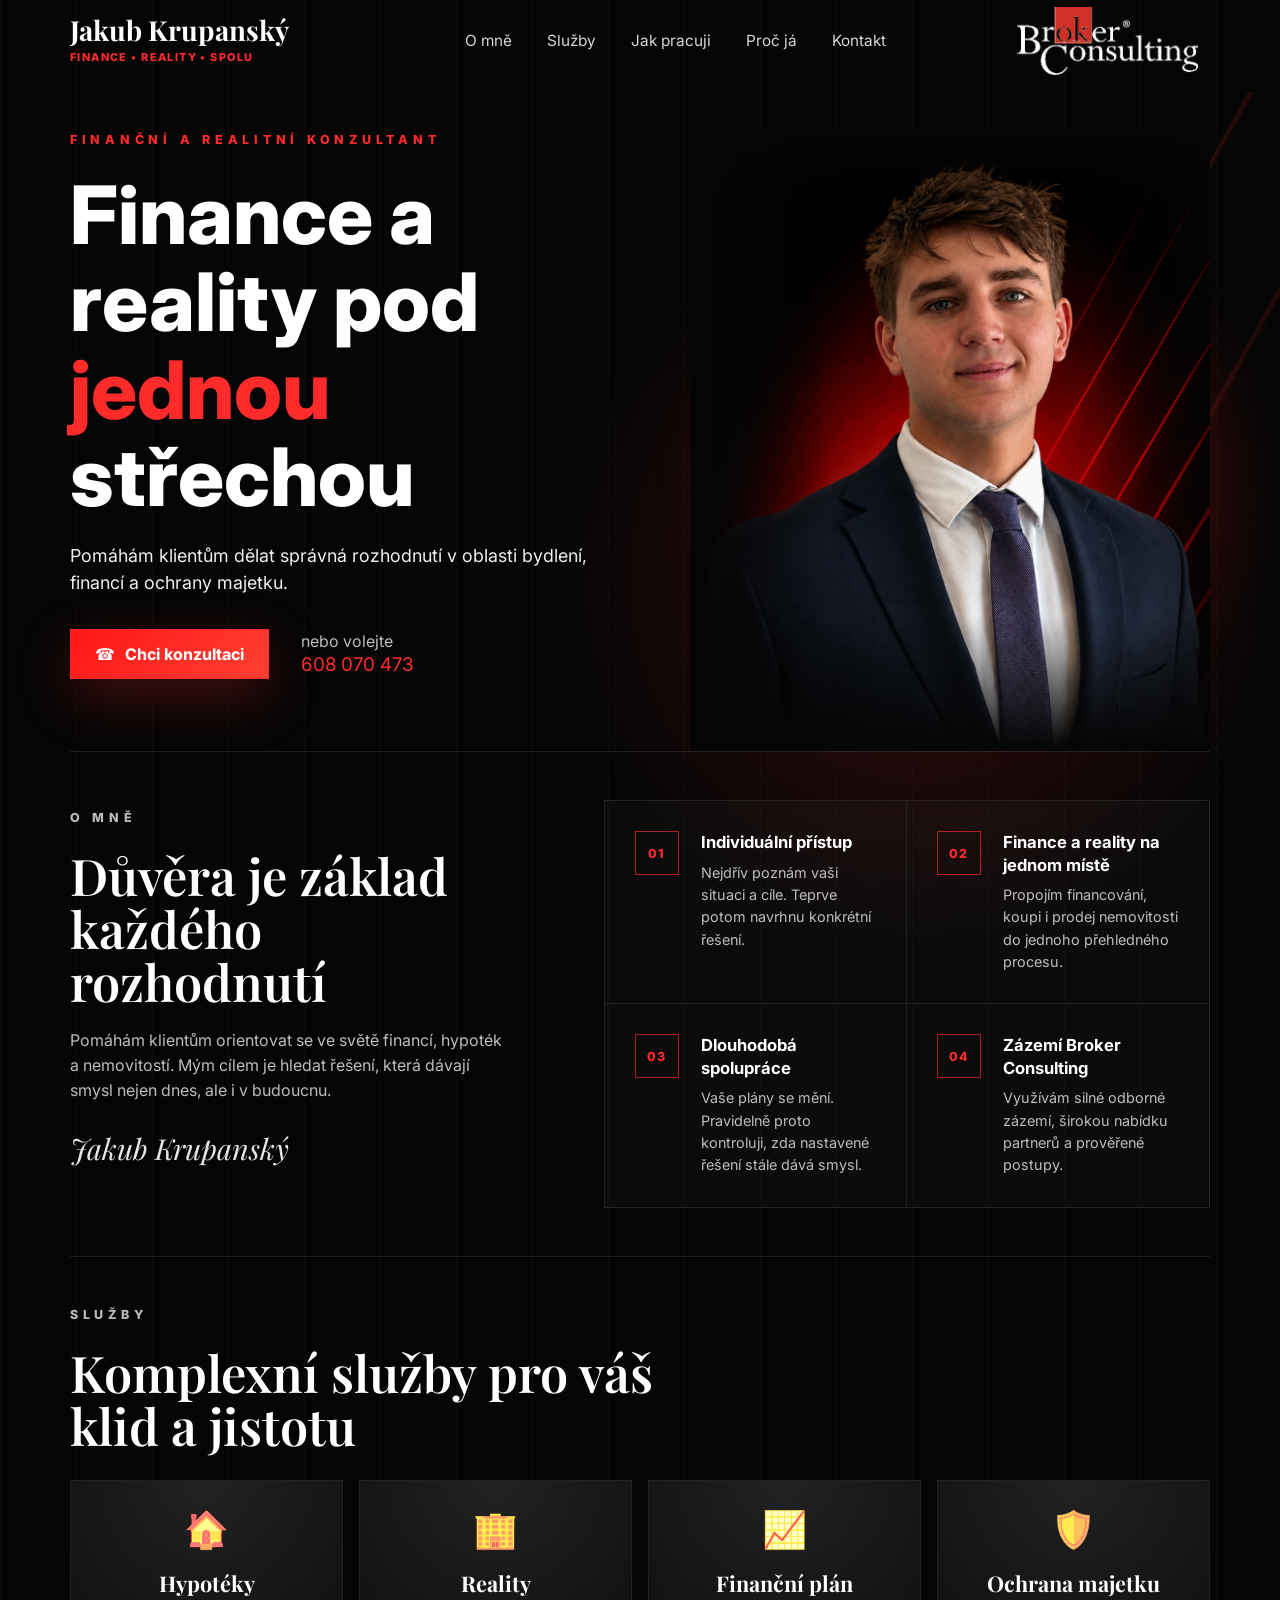
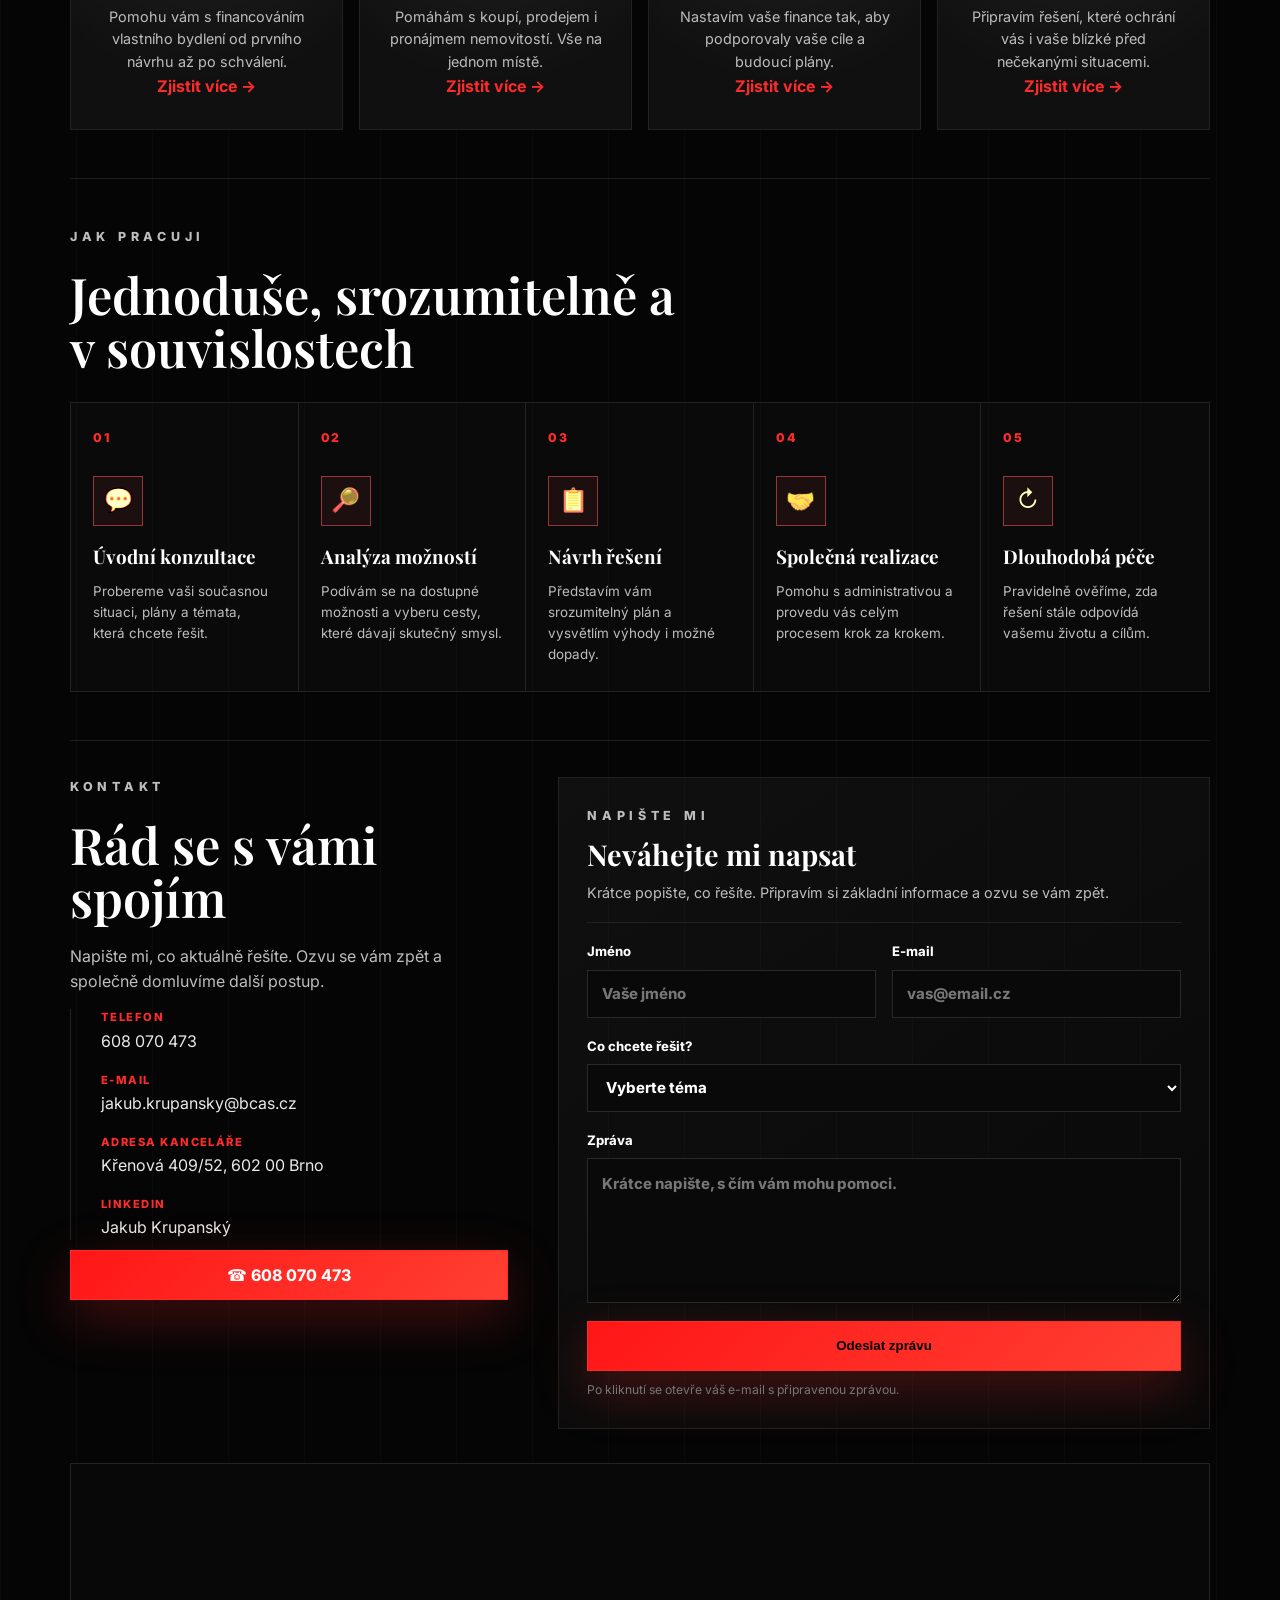
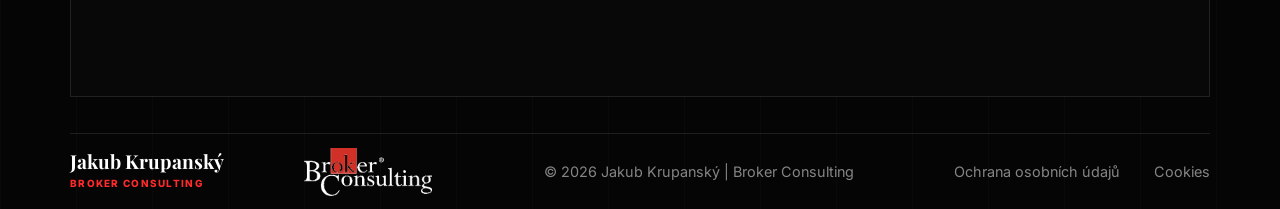
==== index.html @ 8951bbb2 "Add files via upload" ====
<!doctype html>
<html lang="cs">
  <head>
    <meta charset="utf-8">
    <meta name="viewport" content="width=device-width, initial-scale=1">
    <title>Jakub Krupanský | Finance a reality Brno</title>
    <meta name="description" content="Jakub Krupanský, finanční a realitní konzultant Broker Consulting v Brně. Hypotéky, reality, finanční plán a ochrana majetku.">
    <meta name="theme-color" content="#050505">
    <link rel="preconnect" href="https://fonts.googleapis.com">
    <link rel="preconnect" href="https://fonts.gstatic.com" crossorigin>
    <link href="https://fonts.googleapis.com/css2?family=Inter:wght@400;500;600;700;800&family=Playfair+Display:wght@600;700&display=swap" rel="stylesheet">
    <link rel="stylesheet" href="style.css">
  </head>
  <body>
    <header class="site-header" id="top">
      <nav class="nav" aria-label="Hlavní navigace">
        <a class="brand" href="#top" aria-label="Jakub Krupanský - Finance a reality spolu">
          <span class="brand-name">Jakub Krupanský</span>
          <span class="brand-role">Finance • Reality • Spolu</span>
        </a>
        <button class="nav-toggle" type="button" aria-label="Otevřít menu" aria-expanded="false">
          <span></span>
          <span></span>
        </button>
        <div class="nav-links">
          <a href="#o-mne">O mně</a>
          <a href="#sluzby">Služby</a>
          <a href="#jak-pracuji">Jak pracuji</a>
          <a href="#o-mne">Proč já</a>
          <a href="#kontakt">Kontakt</a>
        </div>
        <img class="nav-company-logo" src="assets/broker-consulting-logo-dark.png" alt="Broker Consulting">
      </nav>
    </header>

    <main>
      <section class="hero">
        <div class="hero-lines" aria-hidden="true"></div>
        <div class="hero-content reveal">
          <p class="eyebrow">FINANČNÍ A REALITNÍ KONZULTANT</p>
          <h1>Finance a reality pod <span>jednou</span> střechou</h1>
          <p class="hero-copy">Pomáhám klientům dělat správná rozhodnutí v oblasti bydlení, financí a ochrany majetku.</p>
          <div class="hero-actions">
            <a class="btn btn-primary" href="tel:+420608070473" aria-label="Zavolat a domluvit konzultaci"><span>☎</span> Chci konzultaci</a>
            <p class="call-note">nebo volejte<br><a href="tel:+420608070473" aria-label="Zavolat na 608 070 473">608 070 473</a></p>
          </div>
        </div>

        <div class="portrait-wrap reveal" aria-label="Fotografie Jakuba Krupanského">
          <div class="portrait-glow"></div>
          <div class="portrait-card">
            <img src="assets/jakub-hero-user-final.png" alt="Jakub Krupanský" onerror="this.classList.add('is-missing')" loading="eager">
            <div class="portrait-fallback">
              <span>JK</span>
              <small>vložte fotografii<br>assets/jakub-krupansky.jpg</small>
            </div>
          </div>
        </div>
      </section>

      <section class="section about" id="o-mne">
        <div class="section-copy reveal">
          <p class="eyebrow">O mně</p>
          <h2>Důvěra je základ každého rozhodnutí</h2>
          <p>Pomáhám klientům orientovat se ve světě financí, hypoték a nemovitostí. Mým cílem je hledat řešení, která dávají smysl nejen dnes, ale i v budoucnu.</p>
          <p class="signature">Jakub Krupanský</p>
        </div>
        <div class="feature-grid">
          <article class="feature-card reveal">
            <span class="card-icon">01</span>
            <h3>Individuální přístup</h3>
            <p>Nejdřív poznám vaši situaci a cíle. Teprve potom navrhnu konkrétní řešení.</p>
          </article>
          <article class="feature-card reveal">
            <span class="card-icon">02</span>
            <h3>Finance a reality na jednom místě</h3>
            <p>Propojím financování, koupi i prodej nemovitosti do jednoho přehledného procesu.</p>
          </article>
          <article class="feature-card reveal">
            <span class="card-icon">03</span>
            <h3>Dlouhodobá spolupráce</h3>
            <p>Vaše plány se mění. Pravidelně proto kontroluji, zda nastavené řešení stále dává smysl.</p>
          </article>
          <article class="feature-card reveal">
            <span class="card-icon">04</span>
            <h3>Zázemí Broker Consulting</h3>
            <p>Využívám silné odborné zázemí, širokou nabídku partnerů a prověřené postupy.</p>
          </article>
        </div>
      </section>

      <section class="section services" id="sluzby">
        <div class="section-head reveal">
          <p class="eyebrow">Služby</p>
          <h2>Komplexní služby pro váš klid a jistotu</h2>
        </div>
        <div class="service-grid">
          <article class="service-card reveal">
            <div class="service-icon" aria-hidden="true">🏠</div>
            <h3>Hypotéky</h3>
            <p>Pomohu vám s financováním vlastního bydlení od prvního návrhu až po schválení.</p>
            <a href="#kontakt">Zjistit více →</a>
          </article>
          <article class="service-card reveal">
            <div class="service-icon" aria-hidden="true">🏢</div>
            <h3>Reality</h3>
            <p>Pomáhám s koupí, prodejem i pronájmem nemovitostí. Vše na jednom místě.</p>
            <a href="#kontakt">Zjistit více →</a>
          </article>
          <article class="service-card reveal">
            <div class="service-icon" aria-hidden="true">📈</div>
            <h3>Finanční plán</h3>
            <p>Nastavím vaše finance tak, aby podporovaly vaše cíle a budoucí plány.</p>
            <a href="#kontakt">Zjistit více →</a>
          </article>
          <article class="service-card reveal">
            <div class="service-icon" aria-hidden="true">🛡️</div>
            <h3>Ochrana majetku</h3>
            <p>Připravím řešení, které ochrání vás i vaše blízké před nečekanými situacemi.</p>
            <a href="#kontakt">Zjistit více →</a>
          </article>
        </div>
      </section>

      <section class="section reasons" id="jak-pracuji">
        <div class="section-head reveal">
          <p class="eyebrow">Jak pracuji</p>
          <h2>Jednoduše, srozumitelně a v souvislostech</h2>
        </div>
        <div class="reason-strip">
          <article class="reason reveal">
            <span class="reason-number">01</span>
            <span class="reason-icon" aria-hidden="true">💬</span>
            <h3>Úvodní konzultace</h3>
            <p>Probereme vaši současnou situaci, plány a témata, která chcete řešit.</p>
          </article>
          <article class="reason reveal">
            <span class="reason-number">02</span>
            <span class="reason-icon" aria-hidden="true">🔎</span>
            <h3>Analýza možností</h3>
            <p>Podívám se na dostupné možnosti a vyberu cesty, které dávají skutečný smysl.</p>
          </article>
          <article class="reason reveal">
            <span class="reason-number">03</span>
            <span class="reason-icon" aria-hidden="true">📋</span>
            <h3>Návrh řešení</h3>
            <p>Představím vám srozumitelný plán a vysvětlím výhody i možné dopady.</p>
          </article>
          <article class="reason reveal">
            <span class="reason-number">04</span>
            <span class="reason-icon" aria-hidden="true">🤝</span>
            <h3>Společná realizace</h3>
            <p>Pomohu s administrativou a provedu vás celým procesem krok za krokem.</p>
          </article>
          <article class="reason reveal">
            <span class="reason-number">05</span>
            <span class="reason-icon" aria-hidden="true">↻</span>
            <h3>Dlouhodobá péče</h3>
            <p>Pravidelně ověříme, zda řešení stále odpovídá vašemu životu a cílům.</p>
          </article>
        </div>
      </section>

      <section class="section contact" id="kontakt">
        <div class="contact-card reveal">
          <div class="contact-intro">
            <p class="eyebrow">Kontakt</p>
            <h2>Rád se s vámi spojím</h2>
            <p>Napište mi, co aktuálně řešíte. Ozvu se vám zpět a společně domluvíme další postup.</p>
            <div class="contact-list">
              <div class="contact-item">
                <span class="contact-label">Telefon</span>
                <a href="tel:+420608070473" aria-label="Zavolat na 608 070 473">608 070 473</a>
              </div>
              <div class="contact-item">
                <span class="contact-label">E-mail</span>
                <a href="mailto:jakub.krupansky@bcas.cz">jakub.krupansky@bcas.cz</a>
              </div>
              <div class="contact-item">
                <span class="contact-label">Adresa kanceláře</span>
                <span>Křenová 409/52, 602 00 Brno</span>
              </div>
              <div class="contact-item">
                <span class="contact-label">LinkedIn</span>
                <a href="https://cz.linkedin.com/in/jakub-krupansk%C3%BD-5197033a6" target="_blank" rel="noopener noreferrer">Jakub Krupanský</a>
              </div>
            </div>
            <a class="btn btn-primary contact-cta" href="tel:+420608070473" aria-label="Zavolat na 608 070 473">☎ 608 070 473</a>
          </div>
          <form class="contact-form" id="contact-form">
            <div class="form-heading">
              <p class="eyebrow">Napište mi</p>
              <h3>Neváhejte mi napsat</h3>
              <p>Krátce popište, co řešíte. Připravím si základní informace a ozvu se vám zpět.</p>
            </div>
            <div class="form-row">
              <label>
                Jméno
                <input type="text" name="name" placeholder="Vaše jméno" required>
              </label>
              <label>
                E-mail
                <input type="email" name="email" placeholder="vas@email.cz" required>
              </label>
            </div>
            <label>
              Co chcete řešit?
              <select name="topic" required>
                <option value="">Vyberte téma</option>
                <option>Hypotéka a bydlení</option>
                <option>Koupě nebo prodej nemovitosti</option>
                <option>Finanční plán</option>
                <option>Ochrana majetku a příjmu</option>
                <option>Jiné</option>
              </select>
            </label>
            <label>
              Zpráva
              <textarea name="message" rows="5" placeholder="Krátce napište, s čím vám mohu pomoci." required></textarea>
            </label>
            <button class="btn btn-primary form-submit" type="submit">Odeslat zprávu</button>
            <p class="form-note">Po kliknutí se otevře váš e-mail s připravenou zprávou.</p>
          </form>
          <div class="map-wrap" aria-label="Mapa kanceláře Broker Consulting v Brně">
            <iframe
              title="Broker Consulting Brno Krenova"
              src="https://www.google.com/maps?q=K%C5%99enov%C3%A1%20409%2F52%2C%20602%2000%20Brno&output=embed"
              loading="lazy"
              referrerpolicy="no-referrer-when-downgrade"></iframe>
          </div>
        </div>
      </section>
    </main>

    <footer class="footer">
      <a class="brand" href="#top" aria-label="Broker Consulting">
        <span class="brand-name">Jakub Krupanský</span>
        <span class="brand-role">Broker Consulting</span>
      </a>
      <img class="footer-company-logo" src="assets/broker-consulting-logo-dark.png" alt="Broker Consulting">
      <p>© 2026 Jakub Krupanský | Broker Consulting</p>
      <div class="footer-links">
        <a href="ochrana-osobnich-udaju.html">Ochrana osobních údajů</a>
        <a href="cookies.html">Cookies</a>
      </div>
    </footer>

    <script src="script.js"></script>
  </body>
</html>
---- style.css ----
:root {
  --bg: #050505;
  --panel: #0d0d0d;
  --card: #101010;
  --border: #222222;
  --red: #ff2b2b;
  --text: #ffffff;
  --muted: #bdbdbd;
  --max: 1140px;
}

* { box-sizing: border-box; }

html {
  scroll-behavior: smooth;
  scroll-padding-top: 96px;
}

body {
  margin: 0;
  background:
    linear-gradient(90deg, rgba(255,255,255,.018) 1px, transparent 1px) 0 0 / 76px 76px,
    radial-gradient(circle at 72% 17%, rgba(255, 43, 43, .2), transparent 23rem),
    var(--bg);
  color: var(--text);
  font-family: Inter, system-ui, sans-serif;
  line-height: 1.55;
  overflow-x: hidden;
}

a { color: inherit; text-decoration: none; }
img { display: block; max-width: 100%; }
p, h1, h2, h3 { margin-top: 0; }

.site-header {
  position: fixed;
  inset: 0 0 auto;
  z-index: 50;
  transition: background .2s ease, backdrop-filter .2s ease, border-color .2s ease;
}

.site-header.is-scrolled {
  background: rgba(5, 5, 5, .72);
  border-bottom: 1px solid rgba(255,255,255,.08);
  backdrop-filter: blur(18px);
}

.nav {
  width: min(var(--max), calc(100% - 64px));
  min-height: 82px;
  margin: 0 auto;
  display: grid;
  grid-template-columns: 280px 1fr 210px;
  align-items: center;
  gap: 28px;
}

.brand {
  display: inline-flex;
  flex-direction: column;
  align-items: flex-start;
  width: fit-content;
}

.brand-name {
  color: #fff;
  font-family: "Playfair Display", Georgia, serif;
  font-size: 1.72rem;
  line-height: 1;
  font-weight: 700;
  white-space: nowrap;
}

.brand-role {
  margin-top: 5px;
  color: var(--red);
  font-size: .68rem;
  font-weight: 800;
  letter-spacing: .13em;
  text-transform: uppercase;
  white-space: nowrap;
}

.nav-company-logo {
  width: 205px;
  max-height: 68px;
  object-fit: contain;
  justify-self: end;
}

.nav-links {
  justify-self: center;
  display: flex;
  gap: 35px;
  color: #eee;
  font-size: .96rem;
}

.nav-links a {
  padding: 8px 0;
  opacity: .9;
}

.nav-links a:hover { color: var(--red); opacity: 1; }

.nav-phone,
.btn {
  display: inline-flex;
  align-items: center;
  justify-content: center;
  gap: 10px;
  min-height: 50px;
  padding: 0 24px;
  border: 1px solid rgba(255, 43, 43, .9);
  font-weight: 750;
  transition: transform .2s ease, box-shadow .2s ease, background .2s ease;
}

.nav-phone {
  min-width: 172px;
  background: rgba(255,43,43,.02);
}

.nav-phone::before { content: "☎"; color: var(--red); }

.btn:hover,
.nav-phone:hover {
  transform: translateY(-2px);
}

.btn-primary {
  background: linear-gradient(135deg, #ff1616, #ff3f32);
  border-color: #ff2b2b;
  box-shadow: 0 18px 54px rgba(255, 43, 43, .26);
}

.btn-primary:hover { box-shadow: 0 22px 70px rgba(255, 43, 43, .36); }

.nav-toggle { display: none; }

.hero {
  position: relative;
  width: min(var(--max), calc(100% - 64px));
  min-height: 710px;
  margin: 0 auto;
  display: grid;
  grid-template-columns: 1fr 520px;
  align-items: end;
  gap: 30px;
  padding: 130px 0 0;
  border-bottom: 1px solid rgba(255,255,255,.1);
}

.hero-lines {
  position: absolute;
  inset: 92px -120px 0 49%;
  background:
    linear-gradient(119deg, transparent 0 58%, rgba(255, 43, 43, .22) 58.2%, transparent 58.8%),
    linear-gradient(119deg, transparent 0 71%, rgba(255, 43, 43, .2) 71.2%, transparent 71.8%),
    radial-gradient(circle at 50% 58%, rgba(255, 43, 43, .46), transparent 19rem);
  opacity: .75;
  pointer-events: none;
}

.hero-content {
  position: relative;
  z-index: 2;
  align-self: center;
  padding-bottom: 38px;
}

.eyebrow {
  margin-bottom: 22px;
  color: var(--red);
  font-size: .78rem;
  font-weight: 800;
  text-transform: uppercase;
  letter-spacing: .38em;
}

h1 {
  max-width: 660px;
  margin-bottom: 22px;
  font-size: clamp(3.1rem, 6.3vw, 5.5rem);
  line-height: 1.08;
  letter-spacing: 0;
  font-weight: 800;
}

h1 span { color: var(--red); }

h2 {
  margin-bottom: 20px;
  font-family: "Playfair Display", Georgia, serif;
  font-size: clamp(2rem, 4vw, 3.15rem);
  line-height: 1.05;
  font-weight: 600;
}

h3 {
  margin-bottom: 8px;
  font-size: 1rem;
  line-height: 1.35;
}

.hero-copy {
  max-width: 520px;
  margin-bottom: 32px;
  color: #efefef;
  font-size: 1.12rem;
}

.hero-actions {
  display: flex;
  align-items: center;
  gap: 32px;
  margin-bottom: 34px;
}

.call-note {
  margin: 0;
  color: var(--muted);
  line-height: 1.35;
}

.call-note a {
  color: var(--red);
  font-size: 1.18rem;
}

.hero-meta {
  color: var(--muted);
  font-size: .94rem;
}

.portrait-wrap {
  position: relative;
  z-index: 2;
  min-height: 620px;
  display: flex;
  align-items: flex-end;
  justify-content: center;
  isolation: isolate;
}

.portrait-glow {
  position: absolute;
  width: 560px;
  height: 560px;
  bottom: 0;
  border-radius: 50%;
  background: radial-gradient(circle, rgba(255,43,43,.3), rgba(255,43,43,.09) 44%, transparent 72%);
  filter: blur(18px);
}

.portrait-card {
  position: relative;
  width: 600px;
  height: 620px;
  overflow: hidden;
  background: transparent;
}

.portrait-card::before {
  content: "";
  position: absolute;
  z-index: 3;
  inset: 0;
  background:
    linear-gradient(90deg, #050505 0%, rgba(5,5,5,.82) 6%, transparent 27%),
    linear-gradient(180deg, #050505 0%, transparent 10%, transparent 78%, #050505 100%);
  pointer-events: none;
}

.portrait-card::after {
  content: "";
  position: absolute;
  inset: 0;
  background:
    linear-gradient(90deg, transparent 78%, rgba(5,5,5,.5) 100%),
    radial-gradient(ellipse at 54% 48%, transparent 0 62%, rgba(5,5,5,.44) 89%, #050505 100%);
  z-index: 4;
  pointer-events: none;
}

.portrait-card img {
  position: absolute;
  z-index: 2;
  inset: 0;
  width: 100%;
  height: 100%;
  object-fit: cover;
  object-position: 52% center;
  transform: scale(1.01);
  transform-origin: center center;
  filter: contrast(1.01) saturate(.98) brightness(.98);
  mix-blend-mode: normal;
}

.portrait-fallback { display: none; }

.section {
  width: min(var(--max), calc(100% - 64px));
  margin: 0 auto;
  padding: 48px 0;
  scroll-margin-top: 96px;
}

.about {
  display: grid;
  grid-template-columns: .86fr 1.14fr;
  gap: 76px;
  align-items: center;
  border-bottom: 1px solid rgba(255,255,255,.1);
}

.section-copy p,
.section-head p,
.contact-card p {
  color: var(--muted);
}

.section-copy > p:not(.eyebrow) {
  max-width: 440px;
}

.signature {
  margin-top: 24px;
  color: #fff !important;
  font-family: "Playfair Display", Georgia, serif;
  font-style: italic;
  font-size: 1.8rem;
  opacity: .9;
}

.feature-grid {
  display: grid;
  grid-template-columns: repeat(2, minmax(0, 1fr));
  border: 1px solid var(--border);
  background: rgba(255,255,255,.025);
}

.feature-card {
  min-height: 178px;
  display: grid;
  grid-template-columns: 48px 1fr;
  grid-template-rows: auto 1fr;
  column-gap: 18px;
  row-gap: 8px;
  padding: 30px;
  border-right: 1px solid var(--border);
  border-bottom: 1px solid var(--border);
  transition: background .2s ease, border-color .2s ease;
}

.feature-card:nth-child(2n) { border-right: 0; }
.feature-card:nth-child(n+3) { border-bottom: 0; }

.feature-card:hover {
  background: rgba(255, 43, 43, .045);
}

.card-icon {
  grid-row: 1 / 3;
  width: 44px;
  height: 44px;
  display: grid;
  place-items: center;
  border: 1px solid rgba(255, 43, 43, .65);
  color: var(--red);
  font-size: .78rem;
  font-weight: 800;
  letter-spacing: .08em;
}

.feature-card h3 {
  margin: 0;
  font-size: 1.04rem;
}

.service-icon {
  font-size: 2.25rem;
  line-height: 1;
  filter: grayscale(1) sepia(1) saturate(7) hue-rotate(320deg) brightness(1.15);
}

.feature-card p,
.service-card p {
  margin: 0;
  color: var(--muted);
  font-size: .9rem;
}

.services {
  border-bottom: 1px solid rgba(255,255,255,.1);
}

.section-head {
  max-width: 610px;
  margin-bottom: 28px;
}

.service-grid {
  display: grid;
  grid-template-columns: repeat(4, minmax(0, 1fr));
  gap: 16px;
}

.service-card {
  min-height: 250px;
  padding: 30px 26px;
  display: flex;
  flex-direction: column;
  align-items: center;
  text-align: center;
  background: radial-gradient(circle at 50% 0, rgba(255,255,255,.075), transparent 72%), var(--card);
  border: 1px solid var(--border);
  transition: transform .2s ease, border-color .2s ease;
}

.service-card:hover {
  transform: translateY(-6px);
  border-color: rgba(255,43,43,.75);
}

.service-icon {
  width: auto;
  height: auto;
  margin: 0 0 22px;
  border: 0;
  background: transparent;
}

.service-card h3 {
  font-family: "Playfair Display", Georgia, serif;
  font-size: 1.35rem;
}

.service-card a {
  margin-top: auto;
  color: var(--red);
  font-weight: 700;
}

.reasons {
  border-bottom: 1px solid rgba(255,255,255,.1);
}

.reason-strip {
  display: grid;
  grid-template-columns: repeat(5, minmax(0, 1fr));
  border: 1px solid var(--border);
  background: rgba(255,255,255,.02);
}

.reason {
  position: relative;
  min-height: 270px;
  padding: 26px 22px;
  display: flex;
  flex-direction: column;
  align-items: flex-start;
  gap: 12px;
  border-right: 1px solid var(--border);
  overflow: hidden;
  transition: background .2s ease, transform .2s ease;
}

.reason:last-child {
  border-right: 0;
}

.reason::after {
  content: "";
  position: absolute;
  inset: auto -30% -45% 10%;
  height: 130px;
  background: radial-gradient(circle, rgba(255,43,43,.22), transparent 70%);
  opacity: 0;
  transition: opacity .2s ease;
}

.reason:hover {
  background: rgba(255,43,43,.035);
  transform: translateY(-4px);
}

.reason:hover::after {
  opacity: 1;
}

.reason-number {
  color: var(--red);
  font-size: .76rem;
  font-weight: 850;
  letter-spacing: .15em;
}

.reason-icon {
  width: 50px;
  height: 50px;
  margin: 16px 0 6px;
  display: grid;
  place-items: center;
  border: 1px solid rgba(255,43,43,.55);
  background: rgba(255,43,43,.07);
  font-size: 1.45rem;
  filter: grayscale(1) sepia(1) saturate(7) hue-rotate(320deg) brightness(1.15);
}

.reason h3 {
  margin: 0;
  font-family: "Playfair Display", Georgia, serif;
  font-size: 1.18rem;
}

.reason p {
  margin: 0;
  color: var(--muted);
  font-size: .84rem;
  line-height: 1.55;
}

.contact {
  padding-top: 36px;
  padding-bottom: 36px;
}

.contact-card {
  display: grid;
  grid-template-columns: .78fr 1.12fr;
  gap: 34px;
  align-items: start;
  padding: 0;
  background: transparent;
  border: 0;
}

.contact-intro {
  padding-right: 16px;
}

.contact-list {
  display: grid;
  gap: 18px;
  padding-left: 30px;
  border-left: 1px solid rgba(255,255,255,.12);
  color: #e9e9e9;
}

.contact-list a:hover { color: var(--red); }

.contact-item {
  display: grid;
  gap: 2px;
}

.contact-label {
  color: var(--red);
  font-size: .7rem;
  font-weight: 800;
  letter-spacing: .13em;
  text-transform: uppercase;
}

.contact-cta {
  width: 100%;
  margin-top: 10px;
}

.contact-form {
  display: grid;
  gap: 18px;
  padding: 28px;
  background: linear-gradient(145deg, rgba(255,255,255,.045), rgba(255,255,255,.015));
  border: 1px solid var(--border);
}

.form-heading {
  padding-bottom: 18px;
  border-bottom: 1px solid var(--border);
}

.form-heading .eyebrow {
  margin-bottom: 10px;
}

.form-heading h3 {
  margin-bottom: 8px;
  font-family: "Playfair Display", Georgia, serif;
  font-size: 1.8rem;
}

.form-heading p:last-child {
  margin: 0;
  color: var(--muted);
  font-size: .9rem;
}

.contact-form label {
  display: grid;
  gap: 8px;
  color: #fff;
  font-size: .82rem;
  font-weight: 750;
}

.form-row {
  display: grid;
  grid-template-columns: repeat(2, minmax(0, 1fr));
  gap: 16px;
}

.contact-form input,
.contact-form select,
.contact-form textarea {
  width: 100%;
  border: 1px solid #292929;
  border-radius: 0;
  outline: 0;
  background: #090909;
  color: #fff;
  font: inherit;
  font-size: .94rem;
  transition: border-color .2s ease, box-shadow .2s ease;
}

.contact-form input,
.contact-form select {
  min-height: 48px;
  padding: 0 14px;
}

.contact-form textarea {
  min-height: 126px;
  padding: 13px 14px;
  resize: vertical;
}

.contact-form input:focus,
.contact-form select:focus,
.contact-form textarea:focus {
  border-color: var(--red);
  box-shadow: 0 0 0 3px rgba(255,43,43,.1);
}

.contact-form input::placeholder,
.contact-form textarea::placeholder {
  color: #777;
}

.form-submit {
  width: 100%;
  border-radius: 0;
  cursor: pointer;
}

.form-note {
  margin: -8px 0 0 !important;
  color: #777 !important;
  font-size: .76rem !important;
}

.map-wrap {
  grid-column: 1 / -1;
  min-height: 226px;
  border: 1px solid var(--border);
  background: #080808;
  overflow: hidden;
}

.map-wrap iframe {
  width: 100%;
  height: 100%;
  min-height: 226px;
  border: 0;
  filter: grayscale(1) invert(.9) contrast(1.05);
}

.footer {
  width: min(var(--max), calc(100% - 64px));
  min-height: 76px;
  margin: 0 auto;
  display: grid;
  grid-template-columns: 210px 140px 1fr auto;
  align-items: center;
  gap: 24px;
  border-top: 1px solid rgba(255,255,255,.1);
  color: #858585;
  font-size: .9rem;
}

.footer .brand-name { font-size: 1.2rem; }
.footer .brand-role { font-size: .62rem; }
.footer-company-logo {
  width: 128px;
  max-height: 48px;
  object-fit: contain;
}
.footer p { margin: 0; text-align: center; }

.footer-links {
  display: flex;
  gap: 34px;
}

.footer-links a:hover { color: #fff; }

.legal-page {
  width: min(820px, calc(100% - 40px));
  min-height: 100svh;
  margin: 0 auto;
  padding: 72px 0;
}

.legal-page .brand { margin-bottom: 72px; }
.legal-page h1 { font-size: clamp(2.8rem, 9vw, 5.2rem); }
.legal-page p { max-width: 680px; margin-bottom: 32px; color: var(--muted); }

.reveal {
  opacity: 0;
  transform: translateY(18px);
  transition: opacity .7s ease, transform .7s ease;
}

.reveal.is-visible {
  opacity: 1;
  transform: translateY(0);
}

@media (max-width: 980px) {
  .nav {
    width: min(var(--max), calc(100% - 32px));
    grid-template-columns: auto auto;
  }

  .nav-toggle {
    display: block;
    justify-self: end;
    width: 44px;
    height: 44px;
    border: 1px solid rgba(255,255,255,.14);
    background: rgba(255,255,255,.04);
  }

  .nav-toggle span {
    display: block;
    width: 18px;
    height: 2px;
    margin: 5px auto;
    background: #fff;
  }

  .nav-links,
  .nav-phone,
  .nav-company-logo {
    position: fixed;
    left: 16px;
    right: 16px;
    display: none;
    background: rgba(8,8,8,.96);
    border: 1px solid rgba(255,255,255,.1);
    backdrop-filter: blur(16px);
  }

  .nav-links {
    top: 82px;
    flex-direction: column;
    gap: 0;
    padding: 12px;
  }

  .nav-links a { padding: 14px; }
  .nav-phone { top: 342px; }
  .nav-company-logo {
    top: 342px;
    width: auto;
    max-width: 220px;
    height: 68px;
    padding: 10px 14px;
    margin: 0 auto;
  }
  body.nav-open { overflow: hidden; }
  body.nav-open .nav-links,
  body.nav-open .nav-phone,
  body.nav-open .nav-company-logo { display: flex; }

  .hero,
  .about,
  .contact-card {
    width: min(var(--max), calc(100% - 32px));
    grid-template-columns: 1fr;
  }

  .hero {
    min-height: auto;
    padding-top: 112px;
  }

  .portrait-wrap { min-height: 520px; }
  .portrait-card { width: min(100%, 470px); height: 520px; }

  .service-grid { grid-template-columns: repeat(2, minmax(0, 1fr)); }
  .reason-strip { grid-template-columns: repeat(2, minmax(0, 1fr)); }
  .reason { border-bottom: 1px solid var(--border); }
  .reason:nth-child(2n) { border-right: 0; }
  .contact-list { padding-left: 0; border-left: 0; }
}

@media (max-width: 680px) {
  .nav,
  .hero,
  .section,
  .footer {
    width: min(100% - 28px, var(--max));
  }

  .brand-name { font-size: 1.38rem; }
  .brand-role { font-size: .56rem; letter-spacing: .08em; }
  h1 { font-size: clamp(2.8rem, 14vw, 4.1rem); }
  .hero-actions { align-items: stretch; flex-direction: column; gap: 16px; }
  .feature-grid,
  .service-grid,
  .reason-strip { grid-template-columns: 1fr; }
  .reason,
  .reason:nth-child(2n) { min-height: 230px; border-right: 0; }
  .reason:last-child { border-bottom: 0; }
  .form-row { grid-template-columns: 1fr; }
  .contact-form { padding: 22px; }
  .feature-card,
  .feature-card:nth-child(2n),
  .feature-card:nth-child(n+3) { border-right: 0; border-bottom: 1px solid var(--border); }
  .feature-card:last-child { border-bottom: 0; }
  .footer {
    grid-template-columns: 1fr;
    justify-items: start;
    padding: 24px 0;
  }
  .footer p { text-align: left; }
  .footer-links { flex-direction: column; gap: 8px; }
}
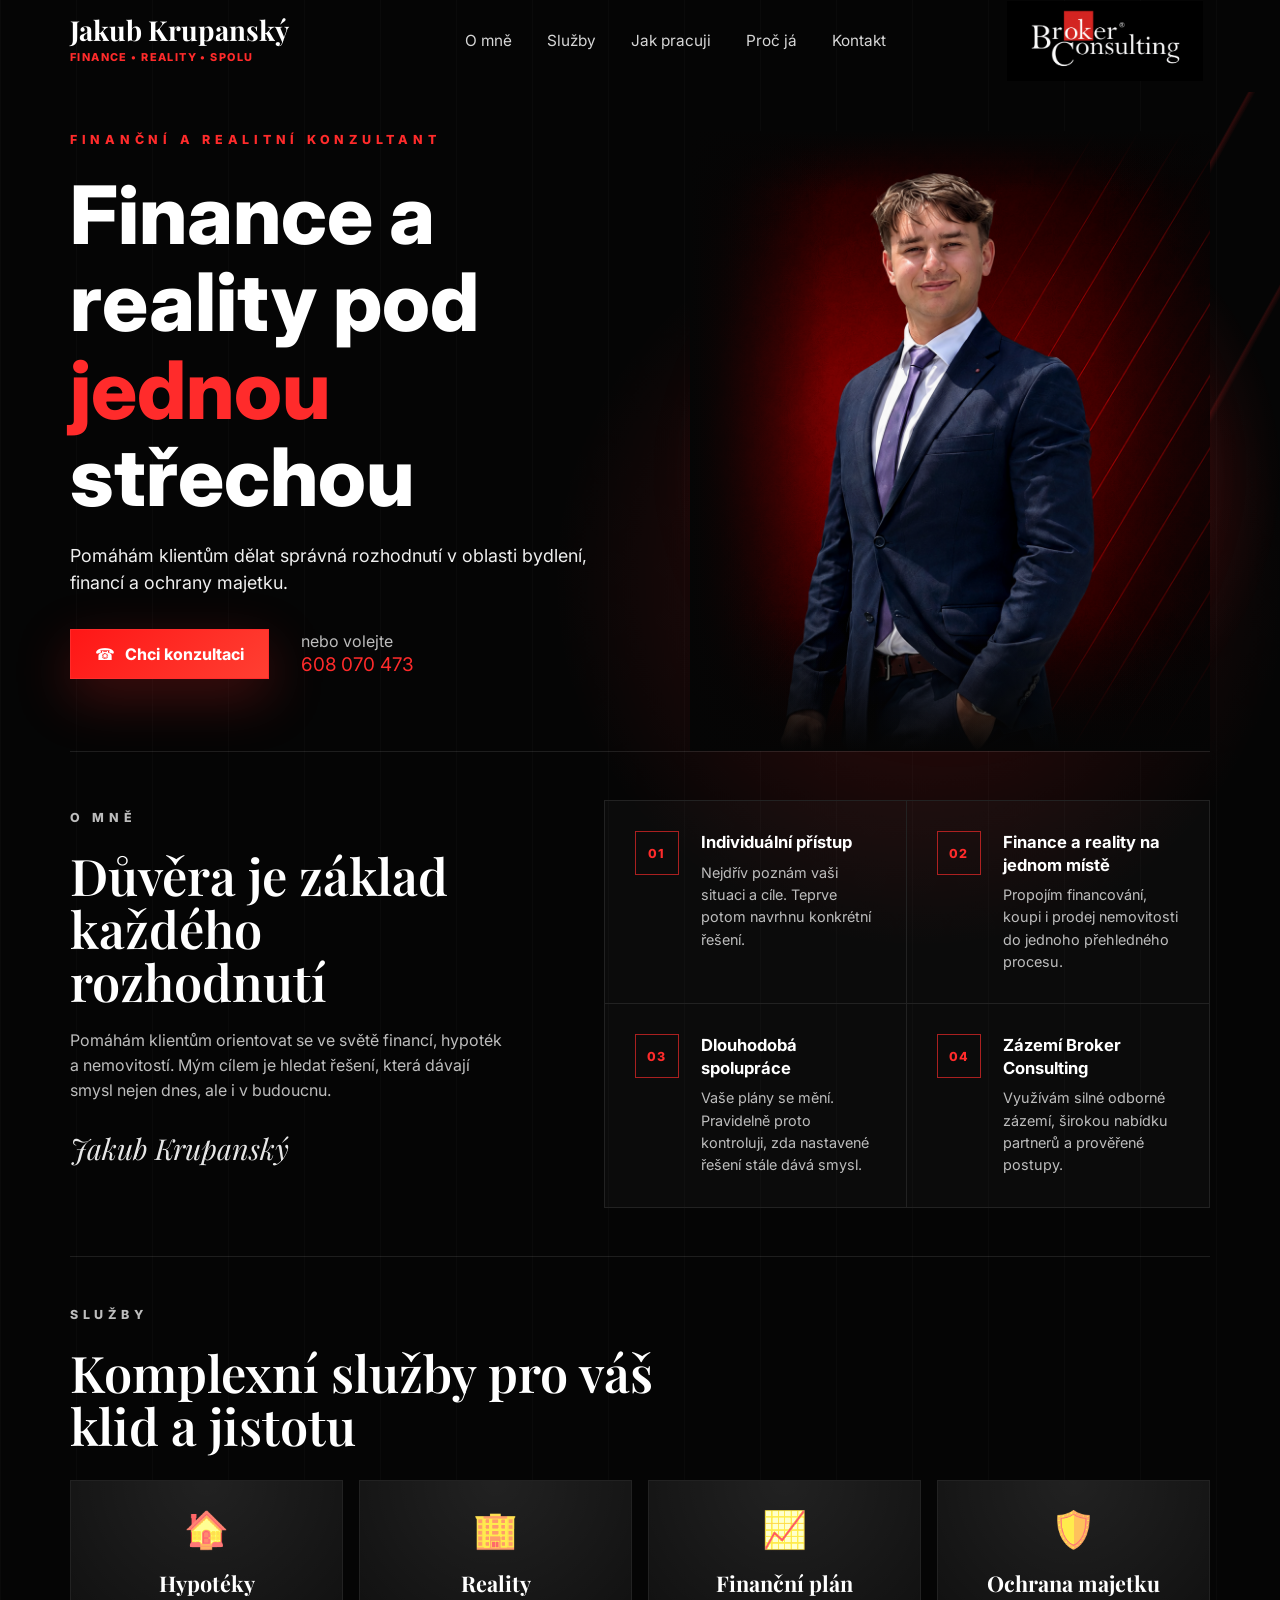
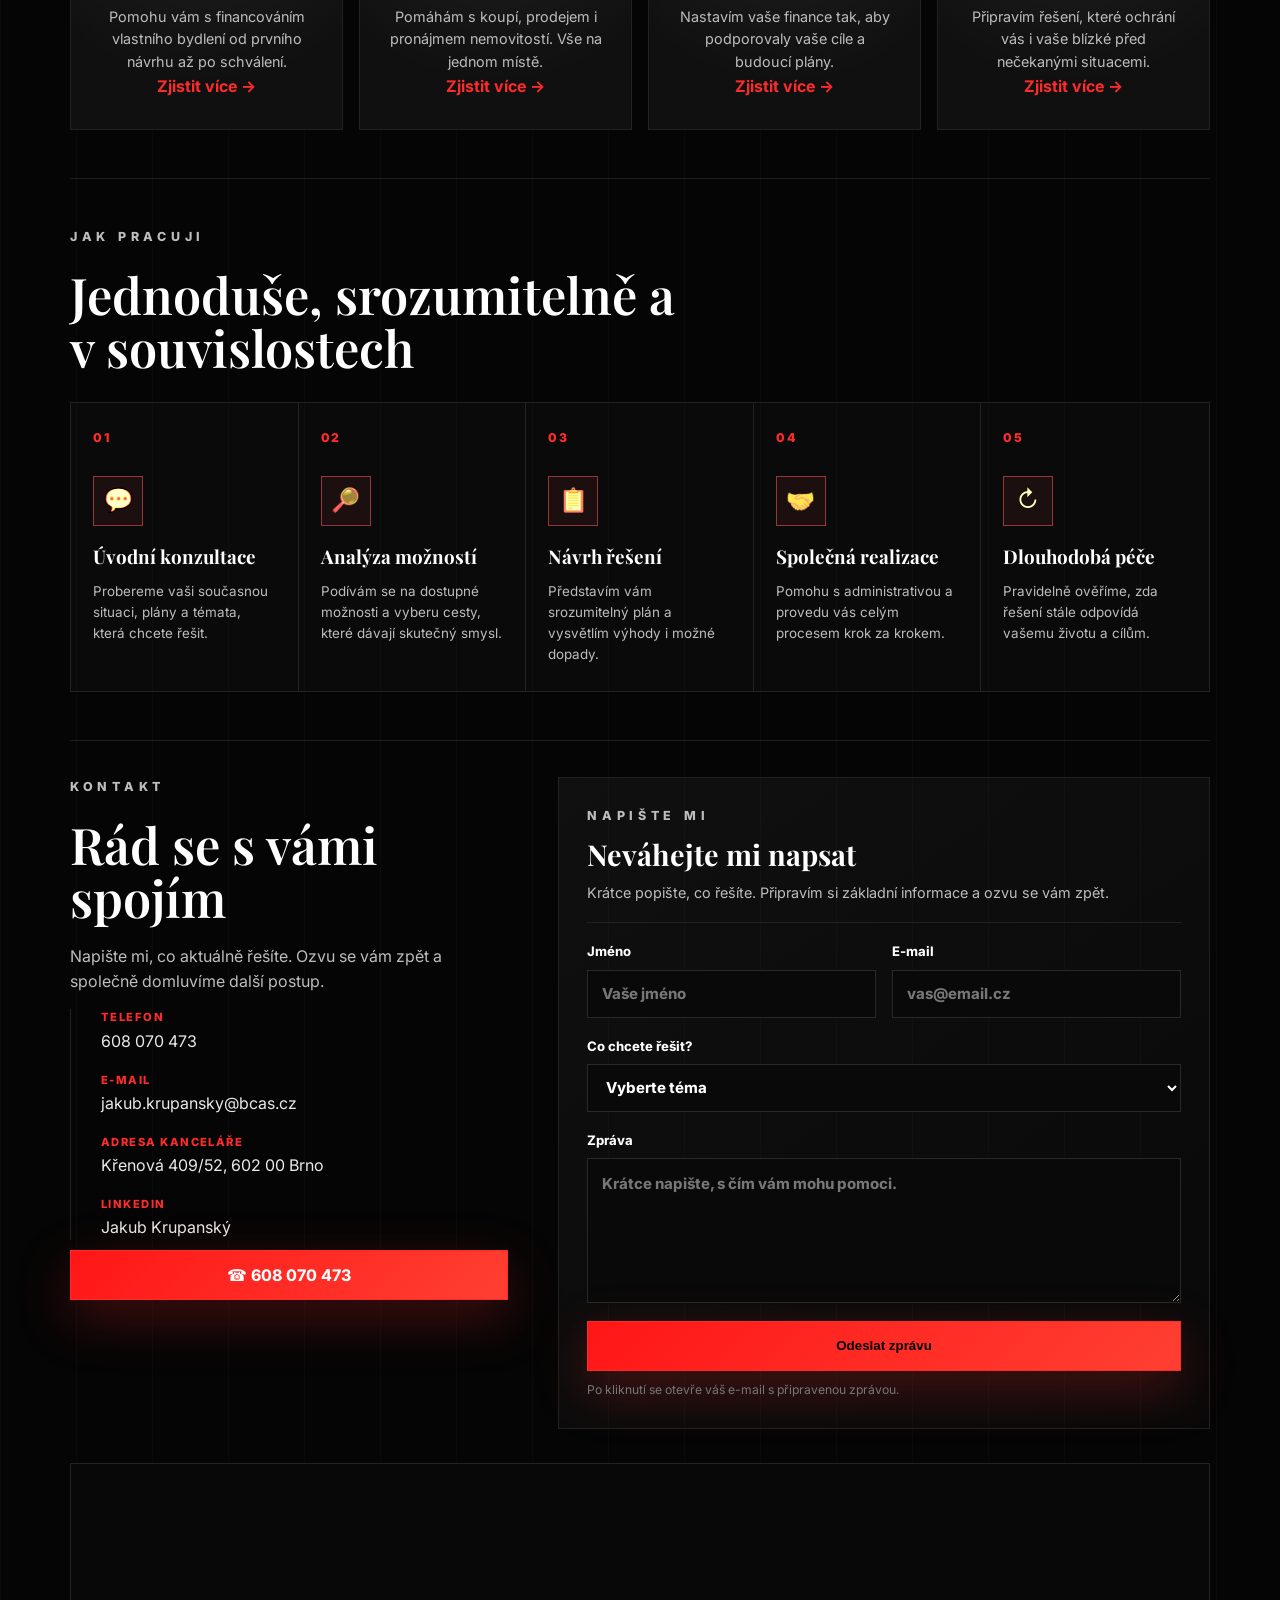
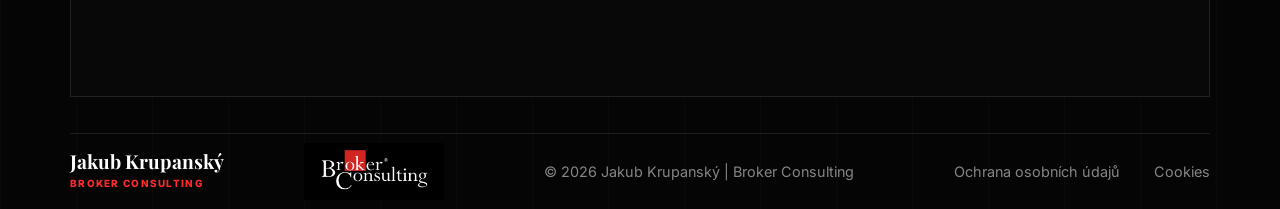
==== commit a8fb64de: "changed logo and hero image" ====
--- a/index.html
+++ b/index.html
@@ -13,106 +13,7 @@
   </head>
   <body>
     <header class="site-header" id="top">
-      <nav class="nav" aria-label="Hlavní navigace">
-        <a class="brand" href="#top" aria-label="Jakub Krupanský - Finance a reality spolu">
-          <span class="brand-name">Jakub Krupanský</span>
-          <span class="brand-role">Finance • Reality • Spolu</span>
-        </a>
-        <button class="nav-toggle" type="button" aria-label="Otevřít menu" aria-expanded="false">
-          <span></span>
-          <span></span>
-        </button>
-        <div class="nav-links">
-          <a href="#o-mne">O mně</a>
-          <a href="#sluzby">Služby</a>
-          <a href="#jak-pracuji">Jak pracuji</a>
-          <a href="#o-mne">Proč já</a>
-          <a href="#kontakt">Kontakt</a>
-        </div>
-        <img class="nav-company-logo" src="assets/broker-consulting-logo-dark.png" alt="Broker Consulting">
-      </nav>
-    </header>
-
-    <main>
-      <section class="hero">
-        <div class="hero-lines" aria-hidden="true"></div>
-        <div class="hero-content reveal">
-          <p class="eyebrow">FINANČNÍ A REALITNÍ KONZULTANT</p>
-          <h1>Finance a reality pod <span>jednou</span> střechou</h1>
-          <p class="hero-copy">Pomáhám klientům dělat správná rozhodnutí v oblasti bydlení, financí a ochrany majetku.</p>
-          <div class="hero-actions">
-            <a class="btn btn-primary" href="tel:+420608070473" aria-label="Zavolat a domluvit konzultaci"><span>☎</span> Chci konzultaci</a>
-            <p class="call-note">nebo volejte<br><a href="tel:+420608070473" aria-label="Zavolat na 608 070 473">608 070 473</a></p>
-          </div>
-        </div>
-
-        <div class="portrait-wrap reveal" aria-label="Fotografie Jakuba Krupanského">
-          <div class="portrait-glow"></div>
-          <div class="portrait-card">
-            <img src="assets/jakub-hero-user-final.png" alt="Jakub Krupanský" onerror="this.classList.add('is-missing')" loading="eager">
-            <div class="portrait-fallback">
-              <span>JK</span>
-              <small>vložte fotografii<br>assets/jakub-krupansky.jpg</small>
-            </div>
-          </div>
-        </div>
-      </section>
-
-      <section class="section about" id="o-mne">
-        <div class="section-copy reveal">
-          <p class="eyebrow">O mně</p>
-          <h2>Důvěra je základ každého rozhodnutí</h2>
-          <p>Pomáhám klientům orientovat se ve světě financí, hypoték a nemovitostí. Mým cílem je hledat řešení, která dávají smysl nejen dnes, ale i v budoucnu.</p>
-          <p class="signature">Jakub Krupanský</p>
-        </div>
-        <div class="feature-grid">
-          <article class="feature-card reveal">
-            <span class="card-icon">01</span>
-            <h3>Individuální přístup</h3>
-            <p>Nejdřív poznám vaši situaci a cíle. Teprve potom navrhnu konkrétní řešení.</p>
-          </article>
-          <article class="feature-card reveal">
-            <span class="card-icon">02</span>
-            <h3>Finance a reality na jednom místě</h3>
-            <p>Propojím financování, koupi i prodej nemovitosti do jednoho přehledného procesu.</p>
-          </article>
-          <article class="feature-card reveal">
-            <span class="card-icon">03</span>
-            <h3>Dlouhodobá spolupráce</h3>
-            <p>Vaše plány se mění. Pravidelně proto kontroluji, zda nastavené řešení stále dává smysl.</p>
-          </article>
-          <article class="feature-card reveal">
-            <span class="card-icon">04</span>
-            <h3>Zázemí Broker Consulting</h3>
-            <p>Využívám silné odborné zázemí, širokou nabídku partnerů a prověřené postupy.</p>
-          </article>
-        </div>
-      </section>
-
-      <section class="section services" id="sluzby">
-        <div class="section-head reveal">
-          <p class="eyebrow">Služby</p>
-          <h2>Komplexní služby pro váš klid a jistotu</h2>
-        </div>
-        <div class="service-grid">
-          <article class="service-card reveal">
-            <div class="service-icon" aria-hidden="true">🏠</div>
-            <h3>Hypotéky</h3>
-            <p>Pomohu vám s financováním vlastního bydlení od prvního návrhu až po schválení.</p>
-            <a href="#kontakt">Zjistit více →</a>
-          </article>
-          <article class="service-card reveal">
-            <div class="service-icon" aria-hidden="true">🏢</div>
-            <h3>Reality</h3>
-            <p>Pomáhám s koupí, prodejem i pronájmem nemovitostí. Vše na jednom místě.</p>
-            <a href="#kontakt">Zjistit více →</a>
-          </article>
-          <article class="service-card reveal">
-            <div class="service-icon" aria-hidden="true">📈</div>
-            <h3>Finanční plán</h3>
-            <p>Nastavím vaše finance tak, aby podporovaly vaše cíle a budoucí plány.</p>
-            <a href="#kontakt">Zjistit více →</a>
-          </article>
+      <nav class="nav" aria-label="Hlavní navigace"> <a class="brand" href="#top" aria-label="Jakub Krupanský - Finance a reality spolu"> <span class="brand-name">Jakub Krupanský</span> <span class="brand-role">Finance • Reality • Spolu</span> </a> <button class="nav-toggle" type="button" aria-label="Otevřít menu" aria-expanded="false"> <span></span> <span></span> </button> <div class="nav-links"> <a href="#o-mne">O mně</a> <a href="#sluzby">Služby</a> <a href="#jak-pracuji">Jak pracuji</a> <a href="#o-mne">Proč já</a> <a href="#kontakt">Kontakt</a> </div> <img class="nav-company-logo" src="assets/broker-consulting-logo.png" alt="Broker Consulting"> </nav> </header> <main> <section class="hero"> <div class="hero-lines" aria-hidden="true"></div> <div class="hero-content reveal"> <p class="eyebrow">FINANČNÍ A REALITNÍ KONZULTANT</p> <h1>Finance a reality pod <span>jednou</span> střechou</h1> <p class="hero-copy">Pomáhám klientům dělat správná rozhodnutí v oblasti bydlení, financí a ochrany majetku.</p> <div class="hero-actions"> <a class="btn btn-primary" href="tel:+420608070473" aria-label="Zavolat a domluvit konzultaci"><span>☎</span> Chci konzultaci</a> <p class="call-note">nebo volejte<br><a href="tel:+420608070473" aria-label="Zavolat na 608 070 473">608 070 473</a></p> </div> </div> <div class="portrait-wrap reveal" aria-label="Fotografie Jakuba Krupanského"> <div class="portrait-glow"></div> <div class="portrait-card"> <img src="assets/jakub-hero-user-final.png" alt="Jakub Krupanský" onerror="this.classList.add('is-missing')" loading="eager"> <div class="portrait-fallback"> <span>JK</span> <small>vložte fotografii<br>assets/jakub-krupansky.jpg</small> </div> </div> </div> </section> <section class="section about" id="o-mne"> <div class="section-copy reveal"> <p class="eyebrow">O mně</p> <h2>Důvěra je základ každého rozhodnutí</h2> <p>Pomáhám klientům orientovat se ve světě financí, hypoték a nemovitostí. Mým cílem je hledat řešení, která dávají smysl nejen dnes, ale i v budoucnu.</p> <p class="signature">Jakub Krupanský</p> </div> <div class="feature-grid"> <article class="feature-card reveal"> <span class="card-icon">01</span> <h3>Individuální přístup</h3> <p>Nejdřív poznám vaši situaci a cíle. Teprve potom navrhnu konkrétní řešení.</p> </article> <article class="feature-card reveal"> <span class="card-icon">02</span> <h3>Finance a reality na jednom místě</h3> <p>Propojím financování, koupi i prodej nemovitosti do jednoho přehledného procesu.</p> </article> <article class="feature-card reveal"> <span class="card-icon">03</span> <h3>Dlouhodobá spolupráce</h3> <p>Vaše plány se mění. Pravidelně proto kontroluji, zda nastavené řešení stále dává smysl.</p> </article> <article class="feature-card reveal"> <span class="card-icon">04</span> <h3>Zázemí Broker Consulting</h3> <p>Využívám silné odborné zázemí, širokou nabídku partnerů a prověřené postupy.</p> </article> </div> </section> <section class="section services" id="sluzby"> <div class="section-head reveal"> <p class="eyebrow">Služby</p> <h2>Komplexní služby pro váš klid a jistotu</h2> </div> <div class="service-grid"> <article class="service-card reveal"> <div class="service-icon" aria-hidden="true">🏠</div> <h3>Hypotéky</h3> <p>Pomohu vám s financováním vlastního bydlení od prvního návrhu až po schválení.</p> <a href="#kontakt">Zjistit více →</a> </article> <article class="service-card reveal"> <div class="service-icon" aria-hidden="true">🏢</div> <h3>Reality</h3> <p>Pomáhám s koupí, prodejem i pronájmem nemovitostí. Vše na jednom místě.</p> <a href="#kontakt">Zjistit více →</a> </article> <article class="service-card reveal"> <div class="service-icon" aria-hidden="true">📈</div> <h3>Finanční plán</h3> <p>Nastavím vaše finance tak, aby podporovaly vaše cíle a budoucí plány.</p> <a href="#kontakt">Zjistit více →</a> </article>
           <article class="service-card reveal">
             <div class="service-icon" aria-hidden="true">🛡️</div>
             <h3>Ochrana majetku</h3>
@@ -237,7 +138,7 @@
         <span class="brand-name">Jakub Krupanský</span>
         <span class="brand-role">Broker Consulting</span>
       </a>
-      <img class="footer-company-logo" src="assets/broker-consulting-logo-dark.png" alt="Broker Consulting">
+      <img class="footer-company-logo" src="assets/broker-consulting-logo.png" alt="Broker Consulting">
       <p>© 2026 Jakub Krupanský | Broker Consulting</p>
       <div class="footer-links">
         <a href="ochrana-osobnich-udaju.html">Ochrana osobních údajů</a>
--- a/style.css
+++ b/style.css
@@ -82,8 +82,8 @@
 }
 
 .nav-company-logo {
-  width: 205px;
-  max-height: 68px;
+  width: 250px;
+  max-height: 80px;
   object-fit: contain;
   justify-self: end;
 }
@@ -693,8 +693,8 @@
 .footer .brand-name { font-size: 1.2rem; }
 .footer .brand-role { font-size: .62rem; }
 .footer-company-logo {
-  width: 128px;
-  max-height: 48px;
+  width: 160px;
+  max-height: 60px;
   object-fit: contain;
 }
 .footer p { margin: 0; text-align: center; }
